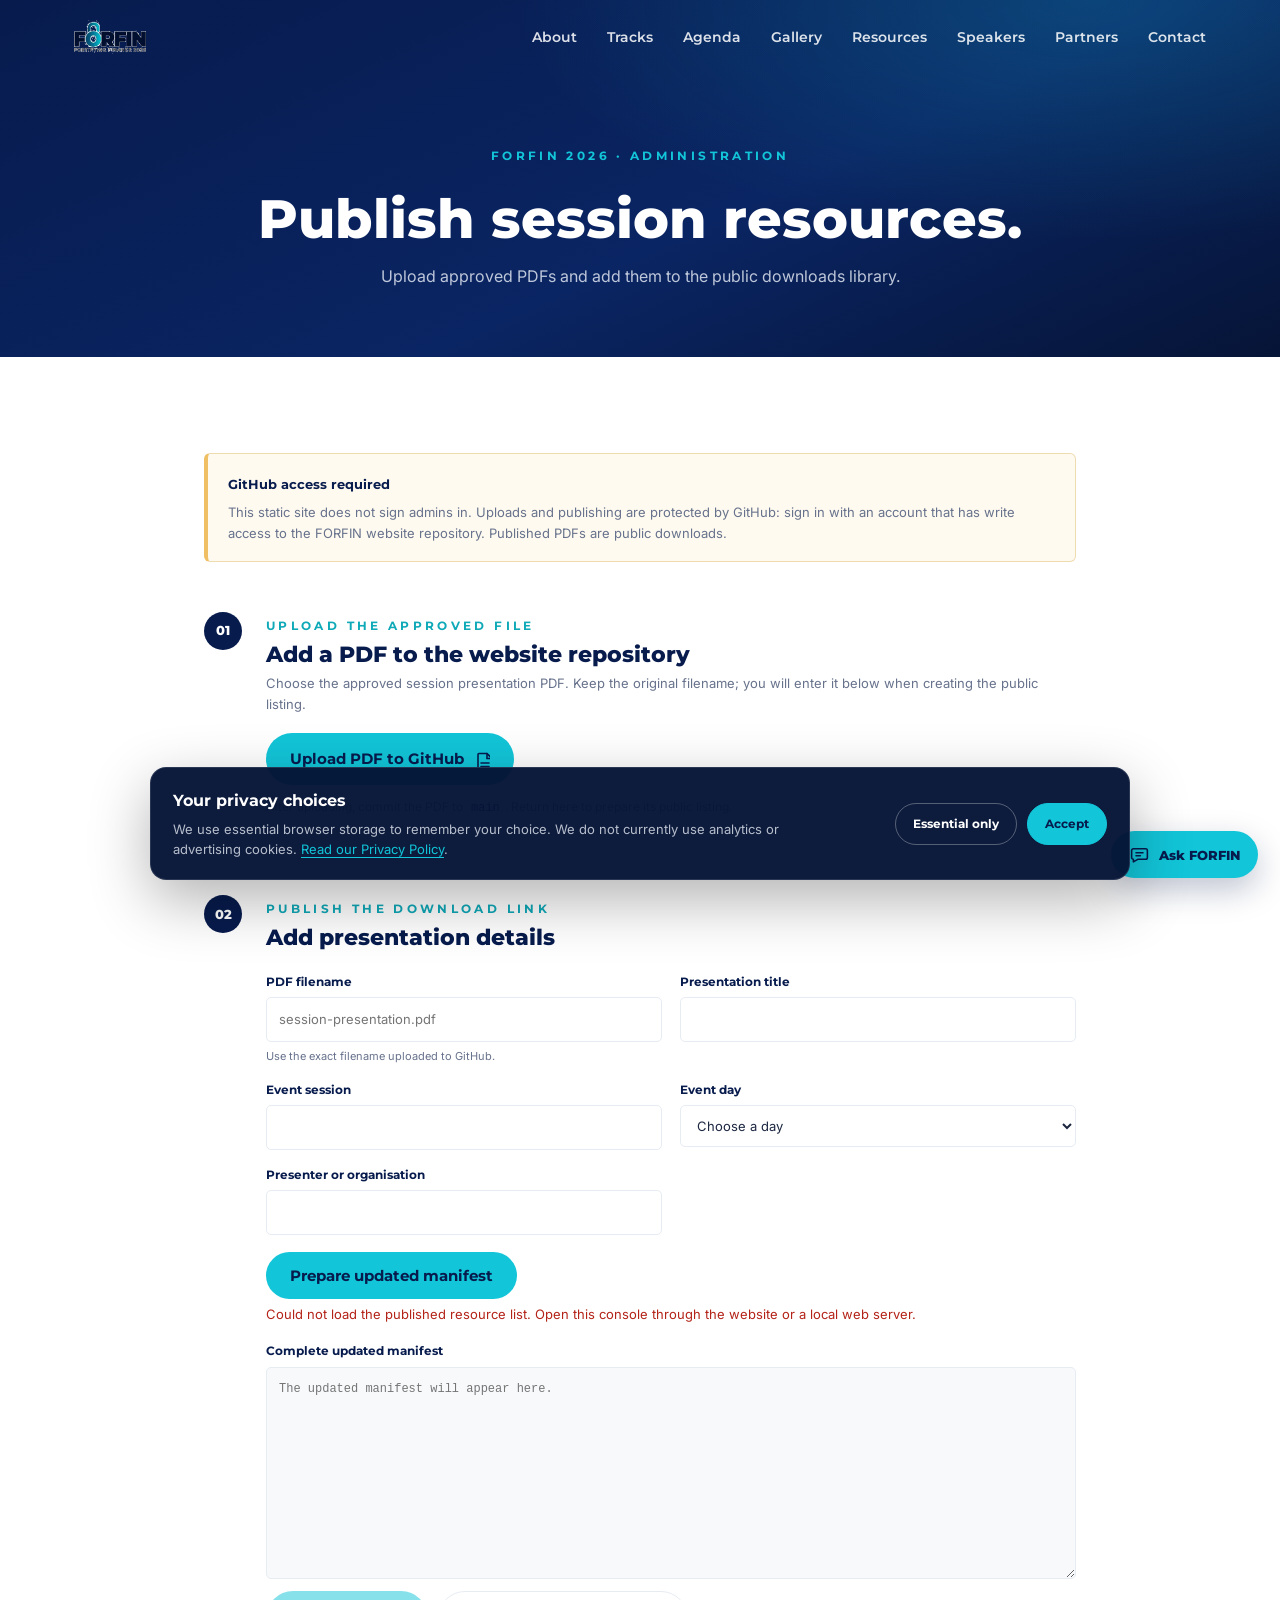
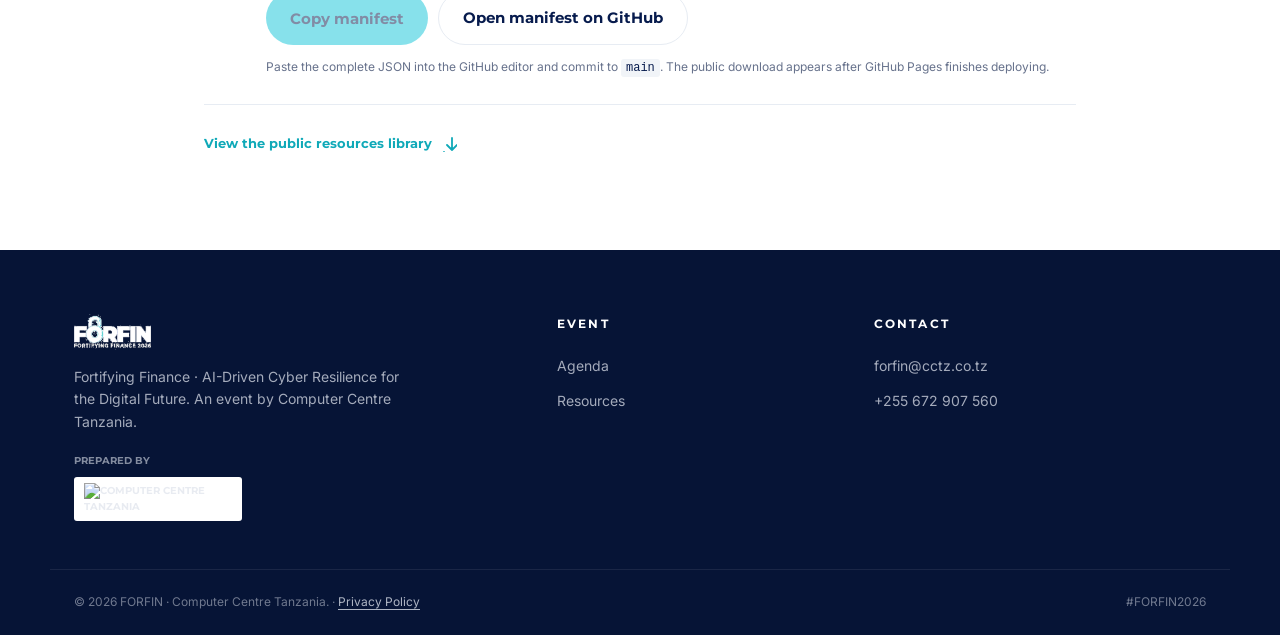
==== admin.html @ f2b31777 "Add admin session resources publishing console" ====
<!doctype html>
<html lang="en">
<head>
<meta charset="utf-8">
<meta name="viewport" content="width=device-width, initial-scale=1">
<title>Resource Admin Console — FORFIN 2026</title>
<meta name="description" content="Admin publishing console for FORFIN 2026 session resources.">
<link rel="icon" type="image/png" sizes="256x256" href="assets/favicon.png">
<link rel="preconnect" href="https://fonts.googleapis.com">
<link rel="preconnect" href="https://fonts.gstatic.com" crossorigin>
<link href="https://fonts.googleapis.com/css2?family=Montserrat:wght@500;600;700;800;900&family=Inter:wght@400;500;600;700&display=swap" rel="stylesheet">
<link rel="stylesheet" href="css/styles.css">
</head>
<body>
<svg width="0" height="0" style="position:absolute" aria-hidden="true"><defs>
  <g id="i-file"><path d="M6 3.5h8l4 4V20a1 1 0 0 1-1 1H6a1 1 0 0 1-1-1V4.5a1 1 0 0 1 1-1Z" fill="none" stroke="currentColor" stroke-width="1.6" stroke-linejoin="round"/><path d="M14 3.5v5h5M8 13h8M8 16.5h8" fill="none" stroke="currentColor" stroke-width="1.6" stroke-linecap="round"/></g>
  <g id="i-download"><path d="M12 3v12m-5-5 5 5 5-5M4 17v3h16v-3" fill="none" stroke="currentColor" stroke-width="1.8" stroke-linecap="round" stroke-linejoin="round"/></g>
</defs></svg>

<header class="nav is-scrolled" id="nav">
  <div class="nav__inner container">
    <a href="index.html" class="nav__brand"><img src="assets/forfin-logo.png" alt="FORFIN 2026"></a>
    <nav class="nav__links" id="navLinks">
      <a href="index.html#about">About</a>
      <a href="index.html#tracks">Tracks</a>
      <a href="agenda.html">Agenda</a>
      <a href="gallery.html">Gallery</a>
      <a href="resources.html">Resources</a>
      <a href="index.html#speakers">Speakers</a>
      <a href="index.html#partners">Partners</a>
      <a href="contact.html">Contact</a>
    </nav>
    <button class="nav__burger" id="burger" aria-label="Menu" aria-expanded="false" aria-controls="navLinks"><span></span><span></span><span></span></button>
  </div>
</header>

<section class="contact-hero admin-hero">
  <div class="container">
    <span class="eyebrow on-dark">FORFIN 2026 · administration</span>
    <h1>Publish session resources.</h1>
    <p>Upload approved PDFs and add them to the public downloads library.</p>
  </div>
</section>

<main class="section admin-section">
  <div class="container admin-layout">
    <aside class="admin-access-note">
      <strong>GitHub access required</strong>
      <p>This static site does not sign admins in. Uploads and publishing are protected by GitHub: sign in with an account that has write access to the FORFIN website repository. Published PDFs are public downloads.</p>
    </aside>

    <section class="admin-step" aria-labelledby="adminUploadTitle">
      <div class="admin-step__number">01</div>
      <div class="admin-step__body">
        <span class="eyebrow">Upload the approved file</span>
        <h2 id="adminUploadTitle">Add a PDF to the website repository</h2>
        <p>Choose the approved session presentation PDF. Keep the original filename; you will enter it below when creating the public listing.</p>
        <a class="btn btn--primary admin-action" href="https://github.com/computercentretz/FORFIN_WEBSITE/upload/main/assets/resources" target="_blank" rel="noopener">Upload PDF to GitHub <svg class="ico"><use href="#i-file"/></svg></a>
        <p class="admin-step__note">After uploading, commit the PDF to <code>main</code>. Return here to prepare its public listing.</p>
      </div>
    </section>

    <section class="admin-step" aria-labelledby="adminManifestTitle">
      <div class="admin-step__number">02</div>
      <div class="admin-step__body">
        <span class="eyebrow">Publish the download link</span>
        <h2 id="adminManifestTitle">Add presentation details</h2>
        <form id="resourceAdminForm" class="admin-form">
          <div class="admin-field"><label for="adminFilename">PDF filename</label><input id="adminFilename" name="filename" type="text" placeholder="session-presentation.pdf" required><small>Use the exact filename uploaded to GitHub.</small></div>
          <div class="admin-field"><label for="adminTitle">Presentation title</label><input id="adminTitle" name="title" type="text" maxlength="160" required></div>
          <div class="admin-field"><label for="adminSession">Event session</label><input id="adminSession" name="session" type="text" maxlength="200" required></div>
          <div class="admin-field"><label for="adminDay">Event day</label><select id="adminDay" name="day" required><option value="">Choose a day</option><option>Day 1 · Thursday, 1 October 2026</option><option>Day 2 · Friday, 2 October 2026</option></select></div>
          <div class="admin-field"><label for="adminPresenter">Presenter or organisation</label><input id="adminPresenter" name="presenter" type="text" maxlength="120"></div>
          <button class="btn btn--primary admin-action" type="submit">Prepare updated manifest</button>
        </form>
        <p class="admin-status" id="adminStatus" role="status" aria-live="polite">Loading the current public resource list…</p>
        <label class="admin-output-label" for="manifestOutput">Complete updated manifest</label>
        <textarea id="manifestOutput" class="admin-output" rows="10" readonly spellcheck="false" placeholder="The updated manifest will appear here."></textarea>
        <div class="admin-output-actions">
          <button class="btn btn--primary admin-action" id="copyManifest" type="button" disabled>Copy manifest</button>
          <a class="btn btn--ghost admin-edit-link" href="https://github.com/computercentretz/FORFIN_WEBSITE/edit/main/assets/resources/manifest.json" target="_blank" rel="noopener">Open manifest on GitHub</a>
        </div>
        <p class="admin-step__note">Paste the complete JSON into the GitHub editor and commit to <code>main</code>. The public download appears after GitHub Pages finishes deploying.</p>
      </div>
    </section>

    <a class="admin-public-link" href="resources.html">View the public resources library <svg class="ico"><use href="#i-download"/></svg></a>
  </div>
</main>

<footer class="footer">
  <div class="container footer__inner">
    <div class="footer__brand"><img src="assets/forfin-logo-white.png" alt="FORFIN 2026"><p>Fortifying Finance · AI-Driven Cyber Resilience for the Digital Future. An event by Computer Centre Tanzania.</p><a class="footer__organizer" href="https://cctz.com/" target="_blank" rel="noopener"><span>Prepared by</span><img src="https://cctz.com/wp-content/uploads/2025/01/CC-Logo-Website.png" alt="Computer Centre Tanzania"></a></div>
    <div class="footer__col"><h5>Event</h5><a href="agenda.html">Agenda</a><a href="resources.html">Resources</a></div>
    <div class="footer__col"><h5>Contact</h5><a href="mailto:forfin@cctz.co.tz">forfin@cctz.co.tz</a><a href="tel:+255672907560">+255 672 907 560</a></div>
  </div>
  <div class="footer__bar container"><span>© 2026 FORFIN · Computer Centre Tanzania. · <a href="privacy.html">Privacy Policy</a></span><span>#FORFIN2026</span></div>
</footer>
<script src="js/main.js"></script>
</body>
</html>
---- css/styles.css ----
/* ===================================================================
   FORFIN 2026 — styles.css
   Brand: navy #071B4D · cyan #12C5D8 · Montserrat / Inter
=================================================================== */
/* ---------- per-image spiral loader ---------- */
.image-load-target{position:relative}
.image-load-target.is-image-loading img{opacity:0}
.image-load-target img{transition:opacity .3s ease}
.image-loader{position:absolute;z-index:4;left:50%;top:50%;width:34px;height:34px;margin:-17px 0 0 -17px;border-radius:50%;border:3px solid rgba(18,197,216,.2);border-top-color:#12c5d8;border-right-color:transparent;border-bottom-color:transparent;animation:imageSpiral .7s linear infinite}
.image-loader::after{content:"";position:absolute;inset:5px;border-radius:50%;border:2px solid transparent;border-bottom-color:#0fa9b8;animation:imageSpiral .5s linear infinite reverse}
.image-loader.is-done{opacity:0;transition:opacity .2s ease}
@keyframes imageSpiral{to{transform:rotate(360deg)}}
@media (prefers-reduced-motion:reduce){.image-loader,.image-loader::after{animation-duration:1.8s}}

:root{
  --navy:#071B4D; --navy-2:#0A2563; --navy-deep:#061436;
  --cyan:#12C5D8; --cyan-2:#1CCAD8; --cyan-deep:#0FA9B8;
  --white:#fff; --gray:#F5F7FA; --silver:#D9DEE8;
  --ink:#1C2740; --muted:#67728C; --line:#E7ECF3;
  --amber:#F0BE63;
  --maxw:1180px; --pad:24px;
  --shadow:0 18px 50px rgba(7,27,77,.10);
  --shadow-sm:0 6px 22px rgba(7,27,77,.08);
  --r:18px;
  --ease:cubic-bezier(.2,.7,.2,1);
}
*{margin:0;padding:0;box-sizing:border-box}
html{scroll-behavior:smooth;scroll-padding-top:84px}
body{font-family:"Inter",-apple-system,Segoe UI,Roboto,sans-serif;color:var(--ink);background:var(--white);-webkit-font-smoothing:antialiased;line-height:1.6;overflow-x:hidden}
.sr-only{position:absolute!important;width:1px!important;height:1px!important;padding:0!important;margin:-1px!important;overflow:hidden!important;clip:rect(0,0,0,0)!important;white-space:nowrap!important;border:0!important}
img{max-width:100%;display:block}
a{color:inherit;text-decoration:none}
.ico{width:1em;height:1em;fill:none;stroke:currentColor;display:inline-block;vertical-align:-.12em}
h1,h2,h3,h4,h5,.eyebrow,.btn,.nav__links a,.stat__n,.cd__n{font-family:"Montserrat",sans-serif}
.container{max-width:var(--maxw);margin:0 auto;padding:0 var(--pad)}
.grad{background:linear-gradient(90deg,var(--cyan),#7DE9F1);-webkit-background-clip:text;background-clip:text;color:transparent}

.eyebrow{display:inline-block;font-size:12px;font-weight:700;letter-spacing:.28em;text-transform:uppercase;color:var(--cyan-deep);margin-bottom:16px}
.eyebrow.on-dark{color:var(--cyan)}
.h2{font-size:clamp(26px,3.6vw,40px);font-weight:800;line-height:1.1;letter-spacing:-.01em;color:var(--navy)}
.section{padding:96px 0}
.section--gray{background:var(--gray)}
.section__head{max-width:720px;margin:0 auto 48px;text-align:center}
.section__sub{margin-top:14px;color:var(--muted);font-size:16px}

/* ---------- buttons ---------- */
.btn{display:inline-flex;align-items:center;gap:9px;font-weight:700;font-size:15px;padding:14px 24px;border-radius:40px;border:1px solid transparent;cursor:pointer;transition:.25s var(--ease)}
.btn .ico{width:17px;height:17px;stroke-width:2.2}
.btn--primary{background:var(--cyan);color:var(--navy)}
.btn--primary:hover{background:#3ad6e3;transform:translateY(-2px);box-shadow:0 12px 26px rgba(18,197,216,.34)}
.btn--ghost{background:transparent;color:#fff;border-color:rgba(255,255,255,.32)}
.btn--ghost:hover{border-color:var(--cyan);color:var(--cyan)}
.btn--sm{padding:11px 18px;font-size:14px}
.link-arrow{display:inline-flex;align-items:center;gap:8px;font-weight:700;color:var(--cyan-deep);font-family:"Montserrat";font-size:14px;margin-top:8px}
.link-arrow .ico{width:16px;height:16px;stroke-width:2.2;transition:.25s var(--ease)}
.link-arrow:hover .ico{transform:translateX(4px)}

/* ---------- nav ---------- */
.nav{position:fixed;top:0;left:0;right:0;z-index:50;transition:.3s var(--ease)}
.nav__inner{display:flex;align-items:center;justify-content:space-between;height:74px}
.nav__brand img{height:34px}
.nav__links{display:flex;align-items:center;gap:30px}
.nav__links a{font-size:14px;font-weight:600;color:rgba(255,255,255,.86);transition:.2s}
.nav__links a:hover{color:#fff}
.nav__cta{background:var(--cyan);color:var(--navy)!important;padding:10px 18px;border-radius:30px;display:inline-flex;align-items:center;gap:7px}
.nav__cta .ico{width:15px;height:15px;stroke-width:2.3}
.nav__cta:hover{background:#3ad6e3;transform:translateY(-1px)}
.nav.is-scrolled{background:rgba(255,255,255,.92);backdrop-filter:blur(14px);box-shadow:0 6px 24px rgba(7,27,77,.08)}
.nav.is-scrolled .nav__brand img{content:url(../assets/forfin-logo.png)}
.nav.is-scrolled .nav__links a{color:var(--ink)}
.nav.is-scrolled .nav__links a:hover{color:var(--navy)}
.nav__burger{display:none;flex-direction:column;gap:5px;background:none;border:0;cursor:pointer;padding:6px}
.nav__burger span{width:24px;height:2px;background:#fff;border-radius:2px;transition:.3s}
.nav.is-scrolled .nav__burger span{background:var(--navy)}

/* ---------- hero ---------- */
.hero{position:relative;min-height:100vh;display:flex;align-items:center;overflow:hidden;background:radial-gradient(120% 90% at 80% 0%,rgba(18,197,216,.18),transparent 55%),linear-gradient(160deg,#071B4D,#0A2563 46%,#061436);color:#fff}
.hero__canvas{position:absolute;inset:0;width:100%;height:100%;opacity:.7}
.hero__glow{position:absolute;inset:0;background:radial-gradient(60% 50% at 50% 110%,rgba(18,197,216,.16),transparent 60%);pointer-events:none}
.hero__inner{position:relative;z-index:2;padding-top:120px;padding-bottom:60px}
.hero__badge{display:inline-flex;align-items:center;gap:9px;font-size:12px;font-weight:600;letter-spacing:.1em;text-transform:uppercase;color:rgba(217,222,232,.85);border:1px solid rgba(255,255,255,.16);background:rgba(255,255,255,.04);padding:8px 16px;border-radius:40px}
.hero__badge .dot{width:7px;height:7px;border-radius:50%;background:var(--cyan);box-shadow:0 0 0 4px rgba(18,197,216,.22)}
.hero__title{font-size:clamp(38px,6.4vw,76px);font-weight:800;line-height:1.02;letter-spacing:-.015em;margin:26px 0 0}
.hero__sub{margin-top:22px;max-width:620px;font-size:clamp(15px,1.6vw,18px);color:rgba(231,236,245,.82)}
.hero__sub em{color:var(--cyan);font-style:normal;font-weight:600}
.hero__meta{display:flex;flex-wrap:wrap;gap:14px;margin-top:26px}
.chip{display:inline-flex;align-items:center;gap:9px;font-size:14px;font-weight:600;border:1px solid rgba(255,255,255,.16);background:rgba(255,255,255,.05);padding:10px 16px;border-radius:40px}
.chip .ico{width:17px;height:17px;color:var(--cyan)}
.event-date{white-space:nowrap}
.event-date sup{font-size:.6em;line-height:0;vertical-align:super;margin-left:.04em}
.chip .tnt{font-size:9px;font-weight:700;letter-spacing:.12em;text-transform:uppercase;color:var(--amber);border:1px solid rgba(240,190,99,.5);background:rgba(240,190,99,.14);padding:2px 7px;border-radius:20px}
.hero__actions{display:flex;flex-wrap:wrap;gap:14px;margin-top:32px}
.countdown{display:inline-flex;gap:10px;margin-top:46px}
.cd{min-width:78px;text-align:center;background:rgba(255,255,255,.05);border:1px solid rgba(255,255,255,.12);border-radius:14px;padding:14px 10px;backdrop-filter:blur(6px)}
.cd__n{display:block;font-size:30px;font-weight:800;line-height:1;color:#fff;font-variant-numeric:tabular-nums}
.cd__l{display:block;font-size:10px;letter-spacing:.18em;text-transform:uppercase;color:rgba(217,222,232,.6);margin-top:8px}
.hero__scroll{position:absolute;bottom:10px;left:50%;transform:translateX(-50%);z-index:2;width:24px;height:38px;border:2px solid rgba(255,255,255,.4);border-radius:14px}
.hero__scroll span{position:absolute;top:7px;left:50%;transform:translateX(-50%);width:4px;height:7px;border-radius:3px;background:var(--cyan);animation:scrolldot 1.6s infinite}
@keyframes scrolldot{0%{opacity:0;top:7px}40%{opacity:1}80%{opacity:0;top:18px}100%{opacity:0}}

/* ---------- partner strip ---------- */
.strip{background:var(--navy-deep);border-top:1px solid rgba(255,255,255,.06);padding:26px 0}
.strip__inner{display:flex;align-items:center;gap:34px;flex-wrap:wrap;justify-content:center}
.strip__label{font-family:"Montserrat";font-size:11px;font-weight:700;letter-spacing:.26em;text-transform:uppercase;color:rgba(217,222,232,.5)}
.strip__logos{display:grid;grid-template-columns:repeat(7,150px);gap:16px;justify-content:center}
.strip__logo{width:150px;height:88px;display:flex;align-items:center;justify-content:center;padding:16px;overflow:hidden;border:1px solid rgba(255,255,255,.22);border-radius:10px;background:#fff;transition:.25s var(--ease)}
.strip__logo:hover{transform:translateY(-2px);box-shadow:0 8px 20px rgba(0,0,0,.18)}
.strip__logo img{display:block;width:88%;height:50px;object-fit:contain;transform:scale(var(--logo-scale,1));transform-origin:center}
.strip__logo--strategic{width:150px;height:88px;padding:16px;background:#fff;border-color:rgba(255,255,255,.22)}
.strip__logo--strategic img{object-fit:contain}
.strip__wordmark{font-family:"Montserrat",sans-serif;font-size:20px;font-weight:800;line-height:1;white-space:nowrap}
.strip__wordmark--imperva{color:#ec632c;text-transform:lowercase}

/* ---------- about ---------- */
.about{display:grid;grid-template-columns:1.1fr .9fr;gap:56px;align-items:center}
.about__copy p{color:#41506e;margin-top:14px;font-size:16px}
.about__copy p strong{color:var(--navy)}
.about__stats{display:grid;grid-template-columns:1fr 1fr;gap:16px}
.stat{background:#fff;border:1px solid var(--line);border-radius:var(--r);padding:26px 22px;box-shadow:var(--shadow-sm)}
.stat__n{font-size:46px;font-weight:800;color:var(--navy);line-height:1}
.stat__l{display:block;margin-top:10px;font-size:13px;color:var(--muted);font-weight:500}

/* ---------- theme (dark) ---------- */
.theme{background:radial-gradient(120% 120% at 100% 0,rgba(18,197,216,.16),transparent 55%),linear-gradient(155deg,#0A2563,#061436);color:#fff;text-align:center}
.theme__inner{max-width:900px;margin:0 auto}
.theme__title{font-family:"Montserrat";font-size:clamp(28px,4.4vw,48px);font-weight:800;line-height:1.08;margin-bottom:18px}
.theme__lead{max-width:680px;margin:0 auto;color:rgba(231,236,245,.82);font-size:17px}
.theme__loop{display:grid;grid-template-columns:repeat(4,1fr);gap:18px;margin-top:48px;text-align:left}
.loopstep{position:relative;background:rgba(255,255,255,.04);border:1px solid rgba(255,255,255,.1);border-radius:16px;padding:22px}
.loopstep__n{font-family:"Montserrat";font-weight:800;font-size:13px;letter-spacing:.1em;color:var(--cyan)}
.loopstep h4{font-size:17px;margin:8px 0 7px}
.loopstep p{font-size:13px;color:rgba(217,222,232,.7);line-height:1.5}
.loopstep:not(:last-child)::after{content:"";position:absolute;right:-12px;top:50%;width:14px;height:2px;background:var(--cyan);z-index:2}

/* ---------- cards / tracks ---------- */
.grid-3{display:grid;grid-template-columns:repeat(3,1fr);gap:20px}
.grid-4{display:grid;grid-template-columns:repeat(4,1fr);gap:20px}
.card{background:#fff;border:1px solid var(--line);border-radius:var(--r);padding:28px;transition:.3s var(--ease)}
.card__ic{display:inline-flex;align-items:center;justify-content:center;width:54px;height:54px;border-radius:14px;background:var(--navy);color:var(--cyan);margin-bottom:18px}
.card__ic svg{width:28px;height:28px;fill:none;stroke:currentColor;stroke-width:1.6}
.card h3{font-size:18px;color:var(--navy);margin-bottom:8px}
.card p{font-size:14px;color:var(--muted);line-height:1.55}
.card:hover{transform:translateY(-6px);box-shadow:var(--shadow);border-color:transparent}
.card--accent{background:linear-gradient(155deg,#0A2563,#061436);border-color:transparent;color:#fff}
.card--accent h3{color:#fff}
.card--accent p{color:rgba(217,222,232,.75)}
.card--accent .card__ic{background:rgba(18,197,216,.16)}

/* ---------- formats ---------- */
.fmt{background:#fff;border:1px solid var(--line);border-radius:var(--r);padding:26px;transition:.3s var(--ease)}
.fmt__ic{display:inline-flex;width:48px;height:48px;align-items:center;justify-content:center;border-radius:12px;background:rgba(18,197,216,.12);color:var(--cyan-deep);margin-bottom:16px}
.fmt__ic svg{width:26px;height:26px;fill:none;stroke:currentColor;stroke-width:1.6}
.fmt h3{font-size:17px;color:var(--navy);margin-bottom:7px}
.fmt p{font-size:14px;color:var(--muted)}
.fmt:hover{transform:translateY(-5px);box-shadow:var(--shadow-sm)}

/* ---------- agenda ---------- */
.agenda{max-width:880px;margin:0 auto;background:#fff;border:1px solid var(--line);border-radius:22px;overflow:hidden;box-shadow:var(--shadow-sm)}
.agenda__tabs{display:flex;gap:0;background:var(--gray);border-bottom:1px solid var(--line)}
.tab{flex:1;padding:18px;background:none;border:0;cursor:pointer;font-family:"Montserrat";font-weight:700;font-size:15px;color:var(--muted);transition:.2s;border-bottom:2px solid transparent}
.tab.is-active{color:var(--navy);background:#fff;border-bottom-color:var(--cyan)}
.agenda__panel{padding:10px 26px}
.ag-row{display:flex;gap:20px;align-items:center;padding:16px 0;border-bottom:1px solid var(--line)}
.ag-row:last-child{border-bottom:0}
.ag-time{font-family:"Montserrat";font-weight:800;font-size:15px;color:var(--cyan-deep);min-width:52px}
.ag-body{display:flex;align-items:center;justify-content:space-between;gap:14px;flex:1;flex-wrap:wrap;min-width:0}
.ag-body h4{font-size:15px;color:var(--navy);font-weight:700;flex:1 1 220px;min-width:0}
.ag-tag{display:inline-block;max-width:100%;font-family:"Montserrat";font-size:10px;font-weight:700;letter-spacing:.06em;text-transform:uppercase;color:var(--muted);background:var(--gray);border:1px solid var(--line);padding:5px 10px;border-radius:20px;white-space:normal;line-height:1.45;overflow-wrap:anywhere;flex:1 1 260px}
.ag-type{flex:0 1 150px;color:var(--cyan-deep);font-size:12px;font-weight:600;line-height:1.4}
.ag-row--star{background:linear-gradient(120deg,rgba(7,27,77,.04),transparent)}
.ag-row--star h4{color:var(--navy)}
.agenda__foot{display:flex;align-items:center;gap:18px;padding:20px 26px;background:var(--gray);border-top:1px solid var(--line);flex-wrap:wrap}
.agenda__note{font-size:12px;color:var(--muted)}

/* ---------- speakers ---------- */
.speakers{display:grid;grid-template-columns:repeat(3,minmax(0,1fr));gap:20px;margin-top:8px}
.speakers .spk{min-width:0}
.spk{background:#fff;border:1px solid var(--line);border-radius:var(--r);padding:22px 18px;text-align:center}
.spk__ph{width:88px;height:88px;border-radius:50%;margin:0 auto 16px;display:flex;align-items:center;justify-content:center;background:linear-gradient(155deg,#0A2563,#061436);color:var(--cyan)}
.spk__ph svg{width:38px;height:38px;fill:none;stroke:currentColor;stroke-width:1.4;opacity:.8}
.spk__ph--text{width:132px;height:132px;background:#eef1f3;border:1px solid rgba(7,27,77,.08);box-shadow:0 10px 24px rgba(7,27,77,.08);color:var(--navy);font-size:18px;font-weight:700;line-height:1.12;text-align:center;padding:18px}
.spk__ph--text span{display:block}
.spk__photo{display:block;width:132px;height:132px;border-radius:50%;margin:0 auto 18px;object-fit:cover;object-position:center 24%;border:4px solid #fff;box-shadow:0 0 0 1px var(--line),0 10px 24px rgba(7,27,77,.14)}
.spk h4{font-size:15px;color:var(--navy)}
.spk span{font-size:12px;color:var(--muted)}
@media (max-width:980px){.speakers{grid-template-columns:repeat(2,minmax(0,1fr))}}
@media (max-width:430px){.speakers{grid-template-columns:1fr}}

/* ---------- partners ---------- */
.partner-grid{display:grid;grid-template-columns:repeat(3,1fr);gap:18px}
.plogo{background:#fff;border:1px solid var(--line);border-radius:16px;height:130px;display:flex;align-items:center;justify-content:center;padding:28px;overflow:hidden;transition:.25s var(--ease)}
.plogo img{display:block;width:88%;height:56px;object-fit:contain;transform:scale(var(--logo-scale,1));transform-origin:center}
.plogo:hover{box-shadow:var(--shadow-sm);transform:translateY(-4px)}
.wm{display:flex;width:88%;height:56px;align-items:center;justify-content:center;white-space:nowrap;font-family:"Montserrat",sans-serif;font-size:30px;font-weight:800;letter-spacing:-.04em;line-height:1}
.wm--imperva{color:#ec632c;text-transform:lowercase;font-size:25px;font-weight:700}
.strip__logo img[src*="trinexia"],.plogo img[src*="trinexia"]{--logo-scale:1.05}
.strip__logo img[src*="thales"],.plogo img[src*="thales"]{--logo-scale:.62}
.strip__logo img[src*="idira"],.plogo img[src*="idira"]{--logo-scale:.9}
.strip__logo img[src*="solarwinds"],.plogo img[src*="solarwinds"]{--logo-scale:1.3}
.strip__logo img[src*="hpe"],.plogo img[src*="hpe"]{--logo-scale:.62}
.strip__logo img[src*="fortinet"],.plogo img[src*="fortinet"]{--logo-scale:1.05}
.strip__logo img[src*="kaspersky"]{--logo-scale:1.08}
.plogo img[src*="kaspersky"]{--logo-scale:.72}
.strip__logo img[src*="nutanix"],.plogo img[src*="nutanix"]{--logo-scale:.66}
.strip__logo img[src*="defenix"],.plogo img[src*="defenix"]{--logo-scale:.82}
.strip__logo img[src*="evad"],.plogo img[src*="evad"]{--logo-scale:.82}
.strip__logo img[src*="datapatrol"],.plogo img[src*="datapatrol"]{--logo-scale:1.55}
.strip__logo img[src*="censys"],.plogo img[src*="censys"]{--logo-scale:1.35}
.plogo--cta{flex-direction:column;gap:8px;background:var(--navy);color:#fff;font-family:"Montserrat";font-weight:700;font-size:15px;border-color:transparent}
.plogo--cta .ico{width:18px;height:18px;stroke-width:2.2;color:var(--cyan)}
.plogo--cta:hover{background:var(--navy-2)}

/* ---------- venue ---------- */
.venue{display:grid;grid-template-columns:1fr 1fr;gap:46px;align-items:center}
.venue__copy p{color:#41506e;margin-top:14px}
.venue__meta{margin-top:22px;display:flex;flex-direction:column;gap:12px}
.venue__meta div{display:flex;align-items:center;gap:10px;font-weight:600;color:var(--navy);font-size:14px}
.venue__meta .ico{width:18px;height:18px;color:var(--cyan-deep)}
.venue__map{border-radius:20px;overflow:hidden;box-shadow:var(--shadow);border:1px solid var(--line)}
.venue__map iframe{width:100%;height:360px;border:0;display:block;filter:saturate(1.05)}

/* ---------- CTA ---------- */
.cta{position:relative;overflow:hidden;background:linear-gradient(160deg,#061436,#0A2563 60%,#071B4D);color:#fff;padding:90px 0}
.cta__glow{position:absolute;inset:0;background:radial-gradient(50% 60% at 20% 0%,rgba(18,197,216,.18),transparent 55%)}
.cta__inner{position:relative;z-index:2;text-align:center;max-width:760px;margin:0 auto}
.cta__title{font-family:"Montserrat";font-size:clamp(28px,4.2vw,44px);font-weight:800;line-height:1.1}
.cta__sub{margin-top:16px;color:rgba(231,236,245,.82);font-size:16px}
.cta__inner .btn{margin-top:24px}
.cta__form{display:flex;gap:12px;flex-wrap:wrap;justify-content:center;margin-top:32px}
.cta__form input{flex:1;min-width:200px;max-width:240px;padding:14px 18px;border-radius:12px;border:1px solid rgba(255,255,255,.16);background:rgba(255,255,255,.06);color:#fff;font-size:15px;font-family:"Inter"}
.cta__form input::placeholder{color:rgba(217,222,232,.55)}
.cta__form input:focus{outline:none;border-color:var(--cyan);background:rgba(255,255,255,.1)}
.cta__or{margin-top:18px;font-size:14px;color:rgba(217,222,232,.7)}
.cta__or a{color:var(--cyan);font-weight:600}

/* ---------- footer ---------- */
.footer{background:var(--navy-deep);color:rgba(217,222,232,.75);padding:64px 0 0}
.footer__inner{display:grid;grid-template-columns:1.6fr 1fr 1.2fr;gap:40px}
.footer__brand img{height:36px;margin-bottom:16px}
.footer__brand p{font-size:14px;max-width:340px;line-height:1.6}
.footer__organizer{display:inline-flex;flex-direction:column;align-items:flex-start;gap:8px;margin-top:20px;color:rgba(217,222,232,.6);font-family:"Montserrat";font-size:10px;font-weight:700;text-transform:uppercase;text-decoration:none}
.footer__brand .footer__organizer img{display:block;width:168px;height:auto;margin:0;padding:6px 10px;background:#fff;border-radius:3px}
.footer__social{display:flex;gap:18px;margin-top:18px}
.footer__social a{font-size:13px;font-weight:600;color:rgba(217,222,232,.8)}
.footer__social a:hover{color:var(--cyan)}
.footer__col h5{font-family:"Montserrat";font-size:12px;letter-spacing:.18em;text-transform:uppercase;color:#fff;margin-bottom:16px}
.footer__col a{display:flex;align-items:center;gap:9px;font-size:14px;padding:6px 0;color:rgba(217,222,232,.75)}
.footer__col a .ico{width:16px;height:16px;color:var(--cyan)}
.footer__col a:hover{color:#fff}
.footer__bar{display:flex;justify-content:space-between;gap:14px;flex-wrap:wrap;margin-top:48px;padding-top:22px;padding-bottom:26px;border-top:1px solid rgba(255,255,255,.08);font-size:12px;color:rgba(217,222,232,.5)}
.footer__bar a{color:rgba(217,222,232,.8);text-decoration:underline;text-underline-offset:3px}
.footer__bar a:hover{color:var(--cyan)}

/* ---------- privacy ---------- */
.privacy-hero{padding:150px 0 70px;background:radial-gradient(90% 120% at 85% 0,rgba(18,197,216,.2),transparent 55%),linear-gradient(160deg,var(--navy),var(--navy-deep));color:#fff}
.privacy-hero h1{font-size:clamp(36px,5vw,58px);line-height:1.08;margin-bottom:14px}
.privacy-hero p{max-width:680px;color:rgba(231,236,245,.8)}
.privacy-content{max-width:820px}.privacy-content h2{font-size:22px;color:var(--navy);margin:34px 0 10px}.privacy-content h2:first-child{margin-top:0}
.privacy-content p,.privacy-content li{color:#48556f}.privacy-content p+p{margin-top:10px}.privacy-content ul{padding-left:22px;margin:10px 0}
.privacy-content a{color:var(--cyan-deep);font-weight:600;text-decoration:underline;text-underline-offset:3px}
.privacy-updated{display:inline-block;margin-top:30px;padding-top:20px;border-top:1px solid var(--line);font-size:14px;color:var(--muted)}
.consent-banner{position:fixed;z-index:200;left:20px;right:20px;bottom:20px;animation:consentIn .42s var(--ease) both}.consent-banner.is-closing{animation:consentOut .25s ease both}
.consent-banner__inner{max-width:980px;margin:auto;display:flex;align-items:center;justify-content:space-between;gap:28px;padding:20px 22px;border:1px solid rgba(255,255,255,.12);border-radius:16px;background:rgba(6,20,54,.97);box-shadow:0 20px 60px rgba(0,0,0,.3);color:#fff;backdrop-filter:blur(14px)}
.consent-banner__copy{max-width:650px}.consent-banner__copy strong{font-family:"Montserrat";font-size:16px}.consent-banner__copy p{margin-top:5px;font-size:13px;line-height:1.55;color:rgba(231,236,245,.78)}.consent-banner__copy a{color:var(--cyan);text-decoration:underline;text-underline-offset:3px}
.consent-banner__actions{display:flex;gap:10px;flex-shrink:0}.consent-btn{min-height:42px;padding:10px 17px;border-radius:999px;font-family:"Montserrat";font-size:12px;font-weight:700;cursor:pointer;transition:.2s var(--ease)}
.consent-btn--primary{border:1px solid var(--cyan);background:var(--cyan);color:var(--navy)}.consent-btn--secondary{border:1px solid rgba(255,255,255,.3);background:transparent;color:#fff}.consent-btn:hover{transform:translateY(-1px)}
@keyframes consentIn{from{opacity:0;transform:translateY(24px)}to{opacity:1;transform:none}}@keyframes consentOut{to{opacity:0;transform:translateY(18px)}}

/* ---------- reveal animation ---------- */
.reveal{opacity:0;filter:blur(7px);transform:translate3d(var(--reveal-x,0),30px,0) scale(.985);transition:opacity .72s var(--ease) var(--reveal-delay,0ms),transform .82s var(--ease) var(--reveal-delay,0ms),filter .72s var(--ease) var(--reveal-delay,0ms);will-change:opacity,transform,filter}
.reveal.is-in{opacity:1;filter:none;transform:none}
.about__copy.reveal,.venue__copy.reveal{--reveal-x:-28px}
.about__stats.reveal,.venue__map.reveal{--reveal-x:28px}
.speakers .spk,.partner-grid .plogo,.moments .tile,.about__stats .stat,.theme__loop .loopstep{opacity:0;transform:translateY(18px) scale(.97);transition:opacity .55s var(--ease),transform .65s var(--ease)}
.speakers.is-in .spk,.partner-grid.is-in .plogo,.moments.is-in .tile,.about__stats.is-in .stat,.theme__inner.is-in .loopstep{opacity:1;transform:none}
.speakers.is-in .spk:nth-child(2),.partner-grid.is-in .plogo:nth-child(2),.moments.is-in .tile:nth-child(2),.about__stats.is-in .stat:nth-child(2),.theme__inner.is-in .loopstep:nth-child(2){transition-delay:70ms}
.speakers.is-in .spk:nth-child(3),.partner-grid.is-in .plogo:nth-child(3),.moments.is-in .tile:nth-child(3),.about__stats.is-in .stat:nth-child(3),.theme__inner.is-in .loopstep:nth-child(3){transition-delay:140ms}
.speakers.is-in .spk:nth-child(4),.partner-grid.is-in .plogo:nth-child(4),.moments.is-in .tile:nth-child(4),.about__stats.is-in .stat:nth-child(4),.theme__inner.is-in .loopstep:nth-child(4){transition-delay:210ms}
.speakers.is-in .spk:nth-child(5),.partner-grid.is-in .plogo:nth-child(5),.moments.is-in .tile:nth-child(5){transition-delay:280ms}
.speakers.is-in .spk:nth-child(6),.partner-grid.is-in .plogo:nth-child(6),.moments.is-in .tile:nth-child(6){transition-delay:350ms}
.partner-grid.is-in .plogo:nth-child(n+7){transition-delay:420ms}
@media (prefers-reduced-motion:reduce){.reveal,.speakers .spk,.partner-grid .plogo,.moments .tile,.about__stats .stat,.theme__loop .loopstep{opacity:1;filter:none;transform:none;transition:none}.hero__scroll span{animation:none}}

/* ---------- agenda page ---------- */
.ag-hero{background:radial-gradient(120% 90% at 80% 0%,rgba(18,197,216,.18),transparent 55%),linear-gradient(160deg,#071B4D,#0A2563 60%,#061436);color:#fff;padding:128px 0 56px;text-align:center}
.ag-hero h1{font-family:"Montserrat";font-size:clamp(30px,4.6vw,48px);font-weight:800;line-height:1.06}
.ag-hero__meta{display:flex;gap:24px;justify-content:center;flex-wrap:wrap;margin-top:20px;color:rgba(217,222,232,.82);font-size:14px;font-weight:600}
.ag-hero__meta span{display:inline-flex;align-items:center;gap:9px}
.ag-hero__meta .ico{width:17px;height:17px;color:var(--cyan)}
.ag-grid{display:grid;grid-template-columns:minmax(0,1fr);gap:42px;align-items:start;max-width:1180px;min-width:0}
.ag-day,.ag-grid .agenda{min-width:0}
.ag-day__head{display:flex;align-items:center;gap:16px;margin-bottom:18px;padding:0 2px}
.ag-day__n{font-family:"Montserrat";font-weight:800;font-size:34px;color:var(--cyan-deep);line-height:1}
.ag-day__head h2{font-family:"Montserrat";font-size:20px;color:var(--navy);font-weight:800}
.ag-day__head p{font-size:13px;color:var(--muted)}
.ag-table-wrap{max-width:none;margin:0;border-radius:12px;overflow:hidden;box-shadow:var(--shadow-sm)}
.ag-table{width:100%;border-collapse:collapse;table-layout:fixed;background:#fff}
.ag-col-activity{width:38%}
.ag-col-lead{width:30%}
.ag-col-type{width:19%}
.ag-col-time{width:13%}
.ag-table th{padding:12px 14px;background:#1d3e65;color:#fff;font-family:"Montserrat";font-size:12px;font-weight:700;text-align:left;vertical-align:middle}
.ag-table th:last-child{text-align:right}
.ag-table td{padding:13px 14px;border:1px solid #d7e1ec;color:#263954;font-size:13px;line-height:1.45;vertical-align:middle;overflow-wrap:anywhere}
.ag-table tbody tr:nth-child(even){background:#f8fafc}
.ag-table tbody tr:hover{background:#eff8fb}
.ag-table .ag-cell-activity{color:var(--navy);font-weight:700}
.ag-table .ag-cell-lead{color:#52627a}
.ag-table .ag-cell-type{color:#52627a}
.ag-table .ag-cell-time{color:var(--cyan-deep);font-family:"Montserrat";font-weight:800;font-size:12px;text-align:right;white-space:nowrap}
.ag-table .ag-cell-type[aria-label]{color:#8491a2;text-align:center}
.ag-table .ag-row--star{background:#f2f7fb}
@media (max-width:980px){.ag-grid{grid-template-columns:minmax(0,1fr);gap:34px}}
@media (max-width:600px){
  .ag-grid{padding-left:14px;padding-right:14px}
  .ag-day__head{align-items:flex-start}
  .ag-table-wrap{overflow:visible;border-radius:10px}
  .ag-table,.ag-table tbody{display:block;width:100%}
  .ag-table thead{position:absolute;width:1px;height:1px;padding:0;margin:-1px;overflow:hidden;clip:rect(0,0,0,0);white-space:nowrap;border:0}
  .ag-table tbody{padding:8px 12px}
  .ag-table tr{display:grid;grid-template-columns:minmax(0,1fr) auto;gap:7px 12px;padding:14px 2px;border-bottom:1px solid var(--line)}
  .ag-table tr:last-child{border-bottom:0}
  .ag-table td{display:block;padding:0;border:0;background:none;text-align:left;overflow-wrap:anywhere}
  .ag-table .ag-cell-activity{grid-column:1;grid-row:1;font-size:14px;line-height:1.4}
  .ag-table .ag-cell-time{grid-column:2;grid-row:1;align-self:start;text-align:right;font-size:11px}
  .ag-table .ag-cell-lead,.ag-table .ag-cell-type{grid-column:1/-1;font-size:12px;line-height:1.4}
  .ag-table .ag-cell-lead::before{content:"Lead / Participants: ";font-weight:700;color:var(--muted)}
  .ag-table .ag-cell-type::before{content:"Activity Type: ";font-weight:700;color:var(--muted)}
  .ag-table .ag-cell-type[aria-label]::before{content:""}
  .ag-table .ag-cell-type[aria-label]{text-align:left}
}

.ag-day.reveal{opacity:1;transform:none}

/* ---------- contact page ---------- */
.contact-hero{padding:142px 0 68px;text-align:center;color:#fff;background:radial-gradient(80% 120% at 85% 0,rgba(18,197,216,.2),transparent 56%),linear-gradient(155deg,#071B4D,#0A2563 58%,#061436)}
.contact-hero h1{font-family:"Montserrat";font-size:clamp(34px,5vw,54px);font-weight:800;line-height:1.05;margin-top:10px}
.contact-hero p{max-width:600px;margin:16px auto 0;color:rgba(231,236,245,.82);font-size:16px}
.contact-layout{display:grid;grid-template-columns:.8fr 1.2fr;gap:64px;align-items:start;max-width:980px}
.contact-copy>p{margin:16px 0 28px;color:var(--muted)}
.contact-direct{display:flex;align-items:center;gap:14px;padding:15px 0;color:var(--navy);font-family:"Montserrat";font-weight:700}
.contact-direct .ico{width:22px;height:22px;color:var(--cyan-deep)}
.contact-direct small{display:block;color:var(--muted);font-family:"Inter";font-size:11px;font-weight:600;text-transform:uppercase;letter-spacing:.1em}
.contact-form{display:grid;gap:18px;padding:30px;background:#fff;border:1px solid var(--line);border-radius:20px;box-shadow:var(--shadow)}
.contact-field{display:grid;gap:7px}
.contact-field>label,.contact-field legend{font-family:"Montserrat";font-size:13px;font-weight:700;color:var(--navy)}
.contact-field input,.contact-field select,.contact-field textarea{width:100%;padding:13px 14px;border:1px solid var(--line);border-radius:10px;background:#f9fbfd;color:var(--ink);font:inherit;transition:.2s}
.contact-field textarea{resize:vertical;min-height:130px}
.contact-field input:focus,.contact-field select:focus,.contact-field textarea:focus{outline:none;border-color:var(--cyan-deep);box-shadow:0 0 0 3px rgba(18,197,216,.12);background:#fff}
.contact-choices{border:0;padding:0}
.contact-choices legend{margin-bottom:8px}
.contact-choice-grid{display:flex;flex-wrap:wrap;gap:9px}
.contact-choice-grid label{cursor:pointer}
.contact-choice-grid input{position:absolute;width:1px;height:1px;opacity:0;pointer-events:none}
.contact-choice-grid span{display:block;padding:9px 13px;border:1px solid var(--line);border-radius:999px;background:#f9fbfd;color:var(--muted);font-family:"Montserrat";font-size:12px;font-weight:600;transition:.2s var(--ease)}
.contact-choice-grid label:hover span{border-color:rgba(15,169,184,.5);color:var(--navy)}
.contact-choice-grid input:checked+span{border-color:var(--cyan-deep);background:rgba(18,197,216,.12);color:var(--navy);box-shadow:inset 0 0 0 1px rgba(15,169,184,.12)}
.contact-choice-grid input:focus-visible+span{outline:3px solid rgba(18,197,216,.2);outline-offset:2px}
.contact-submit{border:0;cursor:pointer;width:max-content}
.contact-note{font-size:12px;color:var(--muted)}
@media (max-width:760px){.contact-layout{grid-template-columns:1fr;gap:34px}.contact-form{padding:22px}.contact-submit{width:100%}}

/* ---------- session resources ---------- */
.resource-hero p{max-width:640px}
.resource-library{max-width:960px;padding-top:12px}
.resource-library__heading{display:flex;align-items:end;justify-content:space-between;gap:20px;margin-bottom:20px}
.resource-library__heading .eyebrow{margin-bottom:7px}
.resource-library h2{color:var(--navy);font-family:"Montserrat";font-size:23px;font-weight:800;line-height:1.2}
.resource-library h2 span{color:var(--muted);font-size:15px;font-weight:600}
.resource-library__heading p{margin-top:8px;color:var(--muted);font-size:14px}
.resource-search{display:block;width:min(300px,100%)}
.resource-search input{width:100%;min-width:0;padding:12px 13px;border:1px solid var(--line);border-radius:6px;background:#fff;color:var(--ink);font:inherit;font-size:14px}
.resource-search input:focus{outline:none;border-color:var(--cyan-deep);box-shadow:0 0 0 3px rgba(18,197,216,.12)}
.resource-status{min-height:1.4em;color:#b42318;font-size:13px}
.resource-list{list-style:none;border-top:1px solid var(--line)}
.resource-item{display:flex;align-items:center;gap:16px;padding:17px 4px;border-bottom:1px solid var(--line)}
.resource-item__icon{display:grid;place-items:center;flex:0 0 42px;height:48px;border-radius:5px;background:#eaf8f9;color:var(--cyan-deep)}
.resource-item__icon .ico{width:23px;height:23px}
.resource-item__copy{flex:1;min-width:0}
.resource-item__session{display:block;margin-bottom:3px;color:var(--cyan-deep);font-family:"Montserrat";font-size:11px;font-weight:700;text-transform:uppercase}
.resource-item__copy h3{overflow-wrap:anywhere;color:var(--navy);font-family:"Montserrat";font-size:15px;font-weight:700;line-height:1.35}
.resource-item__copy p{margin-top:5px;color:var(--muted);font-size:12px;overflow-wrap:anywhere}
.resource-download{display:inline-flex;align-items:center;justify-content:center;gap:8px;flex:0 0 auto;padding:10px 14px;border:1px solid var(--line);border-radius:5px;color:var(--navy);font-family:"Montserrat";font-size:12px;font-weight:700;transition:.2s}
.resource-download:hover{border-color:var(--cyan-deep);background:#effafb;color:var(--cyan-deep)}
.resource-download .ico{width:17px;height:17px}
.resource-empty{padding:30px 12px;border-bottom:1px solid var(--line);color:var(--muted);font-size:14px;text-align:center}
@media(max-width:760px){.resource-library__heading{align-items:stretch;flex-direction:column;gap:12px}.resource-search{width:100%}.resource-item{align-items:flex-start;gap:10px}.resource-item__icon{flex-basis:36px;height:42px}.resource-download{padding:9px 10px}.resource-download span{position:absolute;width:1px;height:1px;overflow:hidden;clip:rect(0,0,0,0);white-space:nowrap}}

/* ---------- resource admin console ---------- */
.admin-hero p{max-width:660px}
.admin-layout{max-width:920px;display:grid;gap:24px}
.admin-access-note{padding:17px 20px;border:1px solid #efdbb0;border-left:4px solid var(--amber);border-radius:6px;background:#fffaf0}
.admin-access-note strong{color:var(--navy);font-family:"Montserrat";font-size:13px}
.admin-access-note p,.admin-step__body>p{margin-top:5px;color:var(--muted);font-size:13px}
.admin-step{display:grid;grid-template-columns:42px minmax(0,1fr);gap:20px;padding:26px 0;border-bottom:1px solid var(--line)}
.admin-step__number{display:grid;place-items:center;width:38px;height:38px;border-radius:50%;background:var(--navy);color:#fff;font-family:"Montserrat";font-size:13px;font-weight:800}
.admin-step__body{min-width:0}
.admin-step .eyebrow{margin-bottom:7px}
.admin-step h2{color:var(--navy);font-family:"Montserrat";font-size:22px;font-weight:800;line-height:1.2}
.admin-action{width:max-content;margin-top:18px;border:0}
.admin-step__note{margin-top:12px!important;font-size:12px!important}
.admin-step__note code{padding:2px 5px;border-radius:3px;background:#f1f4f8;color:var(--navy);font-size:12px}
.admin-form{display:grid;grid-template-columns:1fr 1fr;gap:15px 18px;margin-top:20px}
.admin-field{display:grid;align-content:start;gap:6px;min-width:0}
.admin-field label,.admin-output-label{color:var(--navy);font-family:"Montserrat";font-size:12px;font-weight:700}
.admin-field input,.admin-field select{width:100%;min-width:0;padding:11px 12px;border:1px solid var(--line);border-radius:5px;background:#fff;color:var(--ink);font:inherit;font-size:13px}
.admin-field input:focus,.admin-field select:focus,.admin-output:focus{outline:none;border-color:var(--cyan-deep);box-shadow:0 0 0 3px rgba(18,197,216,.12)}
.admin-field small{color:var(--muted);font-size:11px}
.admin-form .admin-action{grid-column:1/-1;margin-top:2px}
.admin-status{min-height:1.4em;margin-top:12px;color:var(--cyan-deep);font-size:13px}
.admin-status.is-error{color:#b42318}
.admin-output-label{display:block;margin:16px 0 7px}
.admin-output{display:block;width:100%;padding:12px;border:1px solid var(--line);border-radius:5px;background:#f7f9fb;color:var(--ink);font:12px/1.55 Consolas,monospace;resize:vertical}
.admin-output-actions{display:flex;flex-wrap:wrap;gap:10px;margin-top:12px}
.admin-output-actions .admin-action,.admin-output-actions .admin-edit-link{margin:0}
.admin-action:disabled{opacity:.5;cursor:not-allowed;transform:none;box-shadow:none}
.admin-edit-link{color:var(--navy);border-color:var(--line)}
.admin-edit-link:hover{border-color:var(--cyan-deep);color:var(--cyan-deep)}
.admin-public-link{display:inline-flex;align-items:center;gap:8px;width:max-content;margin-top:4px;color:var(--cyan-deep);font-family:"Montserrat";font-size:13px;font-weight:700}
.admin-public-link .ico{width:17px;height:17px}
@media(max-width:760px){.admin-step{grid-template-columns:32px minmax(0,1fr);gap:13px;padding:21px 0}.admin-step__number{width:30px;height:30px}.admin-step h2{font-size:19px}.admin-form{grid-template-columns:1fr}.admin-form .admin-action{grid-column:1}.admin-action{width:100%;justify-content:center}.admin-output-actions{flex-direction:column}.admin-output-actions>*{width:100%;justify-content:center}.admin-public-link{width:100%}}

/* ---------- floating FAQ chat ---------- */
.faq-chat{position:fixed;right:22px;bottom:22px;z-index:90;font-family:"Inter",sans-serif}
.faq-chat__toggle{display:flex;align-items:center;gap:9px;padding:13px 18px;border:0;border-radius:999px;background:var(--cyan);color:var(--navy);box-shadow:0 12px 32px rgba(7,27,77,.26);font-family:"Montserrat";font-size:13px;font-weight:800;cursor:pointer;transition:.25s var(--ease)}
.faq-chat__toggle:hover{transform:translateY(-2px);background:#3ad6e3}
.faq-chat__toggle svg{width:21px;height:21px;fill:none;stroke:currentColor;stroke-width:1.8;stroke-linecap:round;stroke-linejoin:round}
.faq-chat__panel{position:absolute;right:0;bottom:60px;width:min(360px,calc(100vw - 28px));max-height:min(560px,calc(100vh - 100px));display:flex;flex-direction:column;overflow:hidden;border:1px solid rgba(255,255,255,.16);border-radius:20px;background:#fff;box-shadow:0 24px 70px rgba(4,17,47,.3);opacity:0;visibility:hidden;transform:translateY(14px) scale(.97);transform-origin:bottom right;transition:.25s var(--ease)}
.faq-chat.is-open .faq-chat__panel{opacity:1;visibility:visible;transform:none}
.faq-chat__head{display:flex;align-items:center;justify-content:space-between;padding:17px 18px;color:#fff;background:linear-gradient(135deg,var(--navy-2),var(--navy-deep))}
.faq-chat__head strong{display:block;font-family:"Montserrat";font-size:15px}.faq-chat__head small{display:block;margin-top:1px;color:rgba(255,255,255,.66);font-size:11px}
.faq-chat__close{width:32px;height:32px;border:0;background:transparent;color:#fff;font-size:27px;line-height:1;cursor:pointer}
.faq-chat__body{display:flex;flex-direction:column;gap:10px;min-height:250px;padding:16px;overflow-y:auto;background:#f5f7fa}
.faq-msg{max-width:88%;padding:10px 12px;border-radius:13px;font-size:13px;line-height:1.45}
.faq-msg--bot{align-self:flex-start;border:1px solid var(--line);border-bottom-left-radius:4px;background:#fff;color:#35415b}
.faq-msg--user{align-self:flex-end;border-bottom-right-radius:4px;background:var(--navy);color:#fff}
.faq-msg a{color:var(--cyan-deep);font-weight:700;text-decoration:underline;text-underline-offset:2px}
.faq-chat__quick{display:flex;flex-wrap:wrap;gap:7px;margin-top:2px}
.faq-chat__quick button{padding:7px 10px;border:1px solid rgba(15,169,184,.28);border-radius:999px;background:#fff;color:var(--navy);font-size:11px;font-weight:700;cursor:pointer}
.faq-chat__quick button:hover{background:rgba(18,197,216,.1);border-color:var(--cyan-deep)}
.faq-chat__whatsapp{display:inline-flex;margin-top:8px;padding:8px 11px;border-radius:8px;background:#25d366;color:#073b1d!important;text-decoration:none!important}
.faq-chat__form{display:flex;gap:8px;padding:12px;border-top:1px solid var(--line);background:#fff}
.faq-chat__form input{min-width:0;flex:1;padding:11px 12px;border:1px solid var(--line);border-radius:10px;font:inherit;font-size:13px}
.faq-chat__form input:focus{outline:none;border-color:var(--cyan-deep);box-shadow:0 0 0 3px rgba(18,197,216,.12)}
.faq-chat__form button{width:42px;border:0;border-radius:10px;background:var(--navy);color:#fff;font-size:19px;cursor:pointer}
@media (max-width:600px){.faq-chat{right:14px;bottom:14px}.faq-chat__toggle span{display:none}.faq-chat__toggle{width:52px;height:52px;justify-content:center;padding:0}.faq-chat__panel{position:fixed;right:12px;bottom:76px;width:calc(100vw - 24px);max-height:calc(100dvh - 94px)}}

/* ---------- gallery page ---------- */
.gl-hero{background:radial-gradient(120% 90% at 75% 0%,rgba(18,197,216,.18),transparent 55%),linear-gradient(160deg,#071B4D,#0A2563 60%,#061436);color:#fff;padding:128px 0 56px;text-align:center}
.gl-hero h1{font-family:"Montserrat";font-size:clamp(30px,4.6vw,50px);font-weight:800;line-height:1.06}
.gl-hero p{max-width:620px;margin:18px auto 0;color:rgba(231,236,245,.82);font-size:16px}
.gl-section{padding-top:48px}
.gl-video-feature{max-width:880px;margin:0 auto 48px;text-align:center}
.gl-video-feature .h2{margin:8px 0 22px}
.gl-video{position:relative;display:block;aspect-ratio:16/9;overflow:hidden;border-radius:22px;background:var(--navy);box-shadow:var(--shadow);border:1px solid var(--line)}
.gl-video>img{width:100%;height:100%;object-fit:cover;display:block;transition:transform .5s var(--ease),opacity .3s ease}
.gl-video__shade{position:absolute;inset:0;background:linear-gradient(180deg,rgba(4,17,47,.08),rgba(4,17,47,.68));transition:background .3s ease}
.gl-video__play{position:absolute;left:50%;top:50%;width:74px;height:74px;margin:-37px 0 0 -37px;border-radius:50%;display:grid;place-items:center;background:var(--cyan);box-shadow:0 0 0 12px rgba(18,197,216,.18)}
.gl-video__play span{width:0;height:0;margin-left:5px;border-top:10px solid transparent;border-bottom:10px solid transparent;border-left:16px solid var(--navy)}
.gl-video__caption{position:absolute;left:26px;bottom:22px;color:#fff;font-family:"Montserrat";font-size:15px;font-weight:700}
.gl-video:hover>img{transform:scale(1.035)}
.gl-video:hover .gl-video__shade{background:linear-gradient(180deg,rgba(4,17,47,.02),rgba(4,17,47,.52))}
.gl-video:hover .gl-video__play{transform:scale(1.08)}
.gl-filter{display:flex;flex-wrap:wrap;gap:10px;justify-content:center;margin-bottom:32px}
.gl-chip{font-family:"Montserrat";font-weight:600;font-size:13px;padding:9px 18px;border-radius:30px;cursor:pointer;background:#fff;border:1px solid var(--line);color:var(--muted);transition:.2s var(--ease)}
.gl-chip:hover{border-color:var(--cyan);color:var(--navy)}
.gl-chip.is-active{background:var(--navy);color:#fff;border-color:var(--navy)}

.bento{display:grid;grid-template-columns:repeat(4,1fr);grid-auto-rows:200px;gap:14px;grid-auto-flow:dense}
.tile{position:relative;overflow:hidden;border-radius:16px;cursor:pointer;background:var(--navy);grid-column:span 1;grid-row:span 1;transition:transform .45s var(--ease),opacity .4s var(--ease)}
.tile--big{grid-column:span 2;grid-row:span 2}
.tile--wide{grid-column:span 2}
.tile--tall{grid-row:span 2}
.tile img{width:100%;height:100%;object-fit:cover;display:block;transition:transform .6s var(--ease)}
.tile figcaption{position:absolute;left:0;right:0;bottom:0;padding:16px;display:flex;flex-direction:column;gap:4px;background:linear-gradient(transparent,rgba(6,20,54,.82));opacity:0;transform:translateY(8px);transition:.35s var(--ease)}
.tile__cat{font-family:"Montserrat";font-size:10px;font-weight:700;letter-spacing:.14em;text-transform:uppercase;color:var(--cyan)}
.tile__cap{font-family:"Montserrat";font-size:14px;font-weight:700;color:#fff}
.tile__z{position:absolute;top:14px;right:14px;width:36px;height:36px;border-radius:50%;display:flex;align-items:center;justify-content:center;background:rgba(18,197,216,.92);color:var(--navy);opacity:0;transform:scale(.8);transition:.35s var(--ease)}
.tile__z .ico{width:18px;height:18px;stroke-width:2}
.tile:hover img{transform:scale(1.07)}
.tile:hover figcaption{opacity:1;transform:none}
.tile:hover .tile__z{opacity:1;transform:none}
.tile.is-hidden{display:none}
.gl-empty{text-align:center;color:var(--muted);padding:40px 0}
.gl-cta{margin-top:40px;display:flex;align-items:center;justify-content:space-between;gap:20px;flex-wrap:wrap;background:var(--gray);border:1px solid var(--line);border-radius:18px;padding:22px 26px}
.gl-cta p{color:#41506e;font-size:14px}
.gl-cta code{background:#fff;border:1px solid var(--line);border-radius:6px;padding:2px 7px;font-size:13px;color:var(--navy)}

/* ---------- lightbox ---------- */
.lightbox{position:fixed;inset:0;z-index:100;display:flex;align-items:center;justify-content:center;background:rgba(4,10,28,.92);backdrop-filter:blur(8px);opacity:0;visibility:hidden;transition:.3s var(--ease)}
.lightbox.is-open{opacity:1;visibility:visible}
.lb__stage{max-width:min(92vw,1100px);max-height:84vh;display:flex;flex-direction:column;align-items:center;gap:14px}
.lb__stage img{max-width:100%;max-height:76vh;border-radius:14px;box-shadow:0 30px 80px rgba(0,0,0,.6)}
.lb__stage figcaption{color:#dfe6f2;font-family:"Montserrat";font-weight:600;font-size:15px}
.lb__close{position:absolute;top:22px;right:24px;width:46px;height:46px;border-radius:50%;border:1px solid rgba(255,255,255,.2);background:rgba(255,255,255,.06);color:#fff;cursor:pointer;display:flex;align-items:center;justify-content:center;transition:.2s}
.lb__close:hover{background:var(--cyan);color:var(--navy);border-color:var(--cyan)}
.lb__close .ico{width:22px;height:22px}
.lb__nav{position:absolute;top:50%;transform:translateY(-50%);width:52px;height:52px;border-radius:50%;border:1px solid rgba(255,255,255,.2);background:rgba(255,255,255,.06);color:#fff;cursor:pointer;display:flex;align-items:center;justify-content:center;transition:.2s}
.lb__nav:hover{background:var(--cyan);color:var(--navy);border-color:var(--cyan)}
.lb__nav .ico{width:24px;height:24px}
.lb__prev{left:24px}
.lb__next{right:24px}
.lb__count{position:absolute;bottom:24px;left:50%;transform:translateX(-50%);color:rgba(217,222,232,.7);font-family:"Montserrat";font-size:13px;letter-spacing:.1em}

/* ---------- moments teaser (home) ---------- */
.moments{display:grid;grid-template-columns:repeat(3,1fr);gap:14px;margin-top:8px}
.moments .tile{aspect-ratio:16/10;isolation:isolate;box-shadow:0 10px 28px rgba(7,27,77,.1)}
.moments .tile::after{content:"";position:absolute;inset:0;z-index:3;border:1px solid rgba(255,255,255,.24);border-radius:inherit;box-shadow:inset 0 0 0 1px rgba(7,27,77,.08);pointer-events:none}
.moments .tile:not(.tile--video)::before{content:"";position:absolute;inset:0;z-index:1;background:radial-gradient(circle at 88% 10%,rgba(18,197,216,.2),transparent 38%),linear-gradient(180deg,rgba(6,20,54,.08) 28%,rgba(6,20,54,.68) 100%);transition:opacity .45s var(--ease);pointer-events:none}
.moments .tile:not(.tile--video):hover::before{opacity:.68}
.moments .tile figcaption{z-index:2;opacity:1;transform:none;padding:42px 18px 16px;background:linear-gradient(transparent,rgba(6,20,54,.76))}
.moments .tile__cat{display:inline-flex;align-self:flex-start;padding:5px 9px;border:1px solid rgba(18,197,216,.42);border-radius:999px;background:rgba(6,20,54,.42);backdrop-filter:blur(8px);color:#5ee6f2}
.moments .tile__cap{opacity:0;transform:translateY(7px);transition:opacity .3s var(--ease),transform .35s var(--ease)}
.moments .tile:hover .tile__cap{opacity:1;transform:none}
.moments .tile__z{z-index:4}
.tile--video{display:block;text-decoration:none}
.tile--video .gl-video__shade{z-index:1;background:radial-gradient(circle at 88% 10%,rgba(18,197,216,.22),transparent 38%),linear-gradient(180deg,rgba(4,17,47,.2),rgba(4,17,47,.82))}
.tile--video .gl-video__play,.tile--video .tile-video__caption{z-index:2}
.gl-video__play--tile{width:58px;height:58px;margin:-29px 0 0 -29px;box-shadow:0 0 0 9px rgba(18,197,216,.18),0 10px 28px rgba(0,0,0,.25)}
.tile-video__caption{position:absolute;left:18px;right:18px;bottom:16px;display:flex;flex-direction:column;gap:4px}
.tile--video:hover .gl-video__play--tile{transform:scale(1.08)}
.moments-foot{text-align:center;margin-top:30px}
@media (hover:none){.moments .tile__cap{opacity:1;transform:none}}

@media (max-width:980px){
  .bento,.moments{grid-template-columns:repeat(2,1fr)}
  .bento .tile--big{grid-column:span 2}
}
@media (max-width:600px){
  .moments{grid-template-columns:1fr}
  .bento{grid-auto-rows:150px}
  .bento .tile--big,.bento .tile--wide{grid-column:span 2}
  .lb__nav{width:42px;height:42px}
  .lb__prev{left:10px}
  .lb__next{right:10px}
}

@media (max-width:980px){
  .about,.venue{grid-template-columns:1fr;gap:34px}
  .grid-3,.partner-grid,.theme__loop{grid-template-columns:repeat(2,1fr)}
  .grid-4{grid-template-columns:repeat(2,1fr)}
  .loopstep:not(:last-child)::after{display:none}
}
@media (max-width:760px){
  .strip__inner{gap:20px}
  .strip__logos{width:100%;grid-template-columns:repeat(2,minmax(0,1fr));gap:14px;justify-content:stretch}
  .strip__logo,.strip__logo--strategic{width:100%;height:94px;padding:14px}
  .nav__links{position:fixed;top:0;right:0;bottom:auto;width:82%;max-width:340px;height:100vh;height:100dvh;flex-direction:column;align-items:flex-start;gap:4px;background:linear-gradient(165deg,rgba(10,37,99,.98),rgba(6,20,54,.99));padding:94px 28px 32px;overflow-y:auto;transform:translateX(100%);transition:.35s var(--ease);box-shadow:-20px 0 60px rgba(0,0,0,.32);border-left:1px solid rgba(255,255,255,.1)}
  .nav__links.is-open{transform:none}
  .nav__links a{color:rgba(255,255,255,.86)!important;font-size:16px;font-weight:500;padding:11px 12px;width:100%;border-radius:10px}
  .nav__links a:hover,.nav__links a:focus-visible{color:#fff!important;background:rgba(255,255,255,.08)}
  .nav__cta{margin-top:10px}
  .nav__burger{display:flex;z-index:60}
  .nav__burger.is-open span,.nav.is-scrolled .nav__burger.is-open span{background:#fff}
  .nav__burger.is-open span:nth-child(1){transform:translateY(7px) rotate(45deg)}
  .nav__burger.is-open span:nth-child(2){opacity:0}
  .nav__burger.is-open span:nth-child(3){transform:translateY(-7px) rotate(-45deg)}
  .section{padding:68px 0}
  .grid-3,.grid-4,.partner-grid,.theme__loop,.about__stats{grid-template-columns:1fr}
  .countdown{flex-wrap:wrap;justify-content:center}
  .cd{min-width:68px}
  .footer__inner{grid-template-columns:1fr;gap:30px}
  .hero__actions{flex-direction:column;align-items:flex-start}
  .btn{width:100%;justify-content:center}
  .consent-banner{left:10px;right:10px;bottom:10px}.consent-banner__inner{align-items:stretch;flex-direction:column;gap:16px;padding:18px}.consent-banner__actions{display:grid;grid-template-columns:1fr 1fr}
}
@media (prefers-reduced-motion:reduce){.consent-banner,.consent-banner.is-closing{animation:none}}
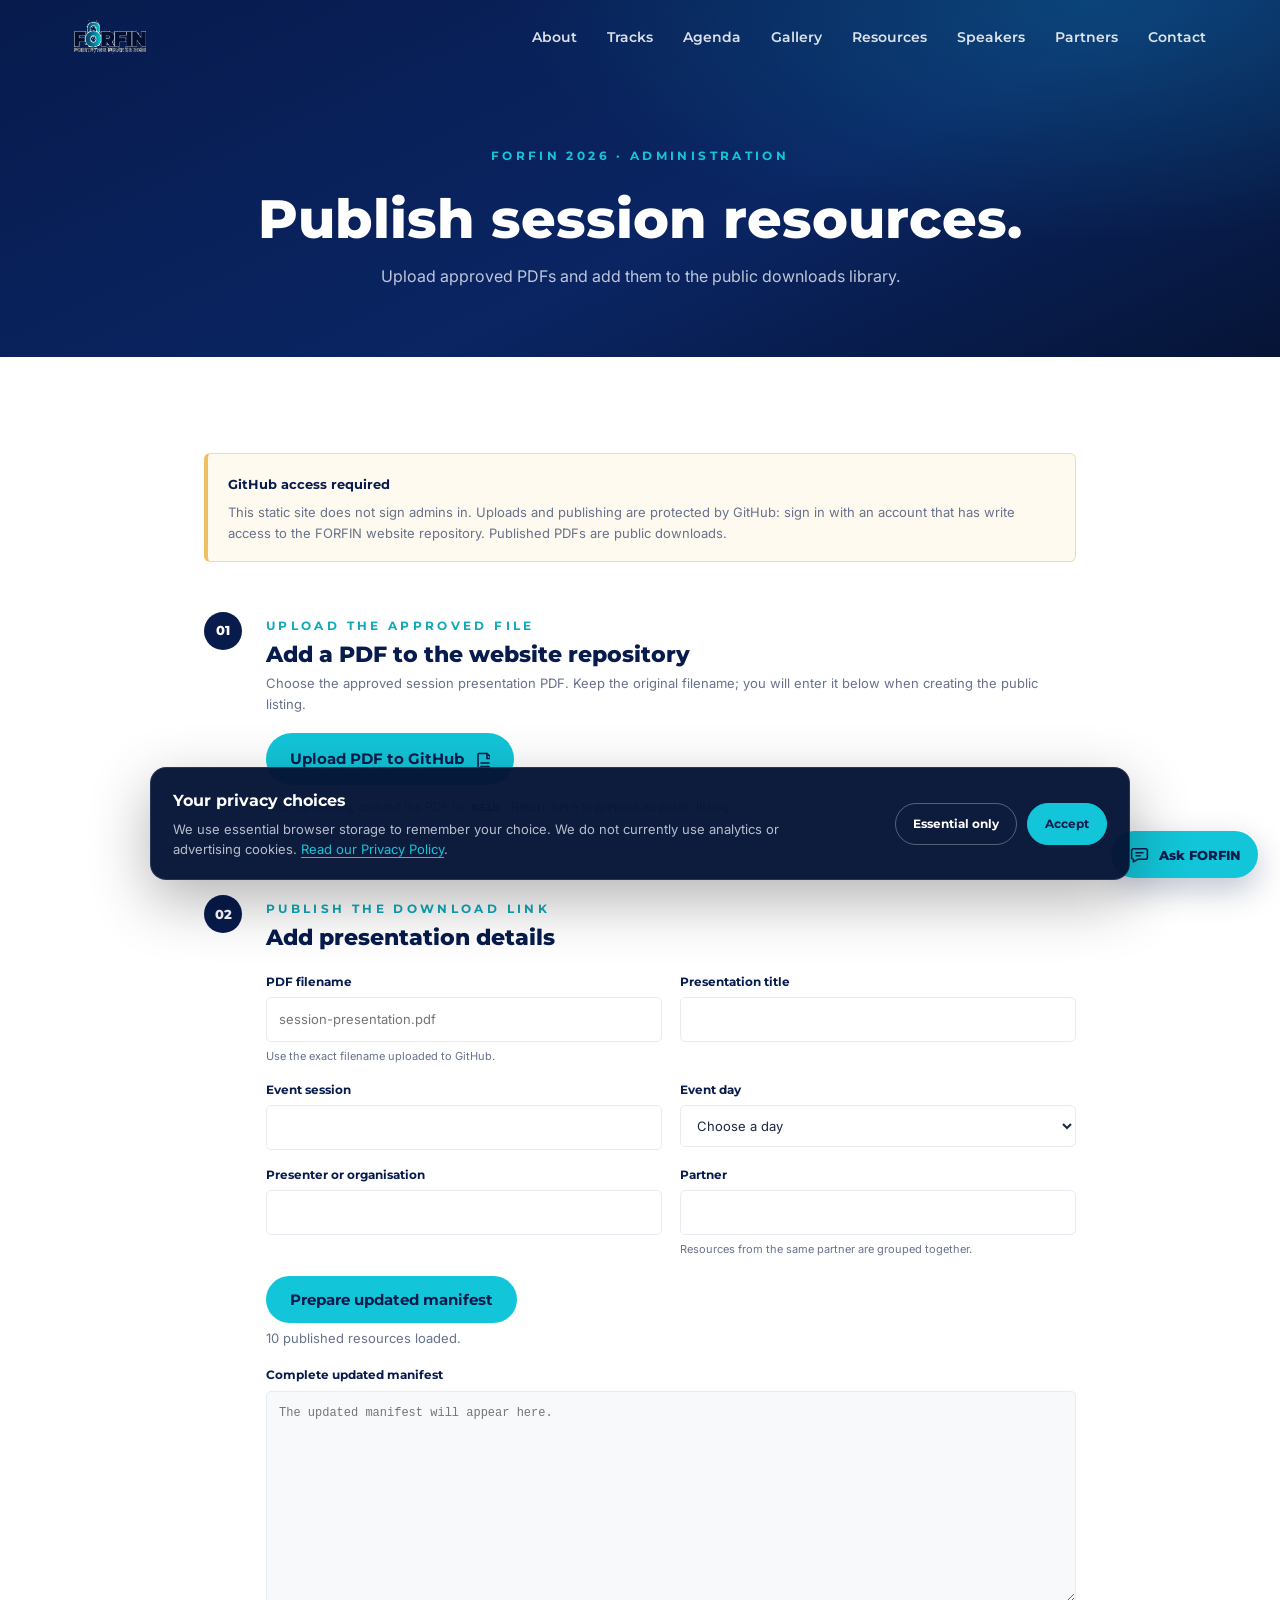
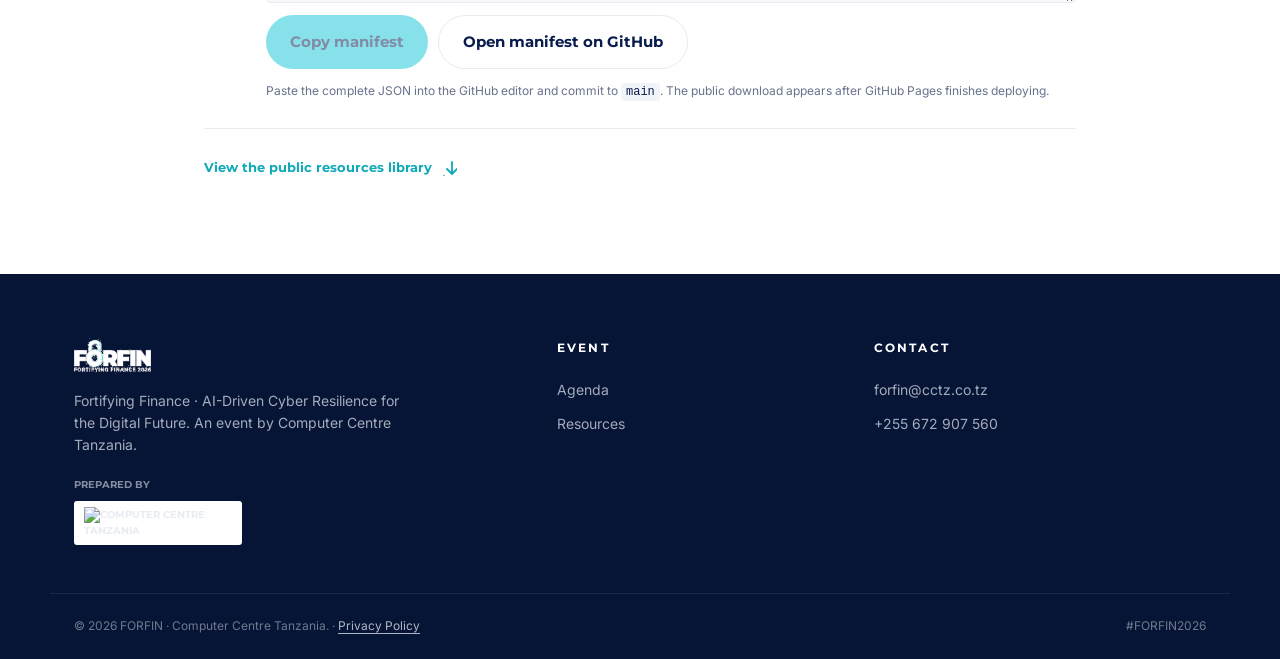
==== commit 59370c0b: "Group session resources by partner Co-authored-by: Copilot <223556219+Copilot@users.noreply.github.c" ====
--- a/admin.html
+++ b/admin.html
@@ -71,6 +71,7 @@
           <div class="admin-field"><label for="adminSession">Event session</label><input id="adminSession" name="session" type="text" maxlength="200" required></div>
           <div class="admin-field"><label for="adminDay">Event day</label><select id="adminDay" name="day" required><option value="">Choose a day</option><option>Day 1 · Thursday, 1 October 2026</option><option>Day 2 · Friday, 2 October 2026</option></select></div>
           <div class="admin-field"><label for="adminPresenter">Presenter or organisation</label><input id="adminPresenter" name="presenter" type="text" maxlength="120"></div>
+          <div class="admin-field"><label for="adminPartner">Partner</label><input id="adminPartner" name="partner" type="text" maxlength="120" required><small>Resources from the same partner are grouped together.</small></div>
           <button class="btn btn--primary admin-action" type="submit">Prepare updated manifest</button>
         </form>
         <p class="admin-status" id="adminStatus" role="status" aria-live="polite">Loading the current public resource list…</p>
--- a/css/styles.css
+++ b/css/styles.css
@@ -372,13 +372,15 @@
 .resource-search input{width:100%;min-width:0;padding:12px 13px;border:1px solid var(--line);border-radius:6px;background:#fff;color:var(--ink);font:inherit;font-size:14px}
 .resource-search input:focus{outline:none;border-color:var(--cyan-deep);box-shadow:0 0 0 3px rgba(18,197,216,.12)}
 .resource-status{min-height:1.4em;color:#b42318;font-size:13px}
+.resource-group+.resource-group{margin-top:28px}
+.resource-group__title{margin-bottom:10px;color:var(--navy);font-family:"Montserrat";font-size:17px;font-weight:800}
 .resource-list{list-style:none;border-top:1px solid var(--line)}
 .resource-item{display:flex;align-items:center;gap:16px;padding:17px 4px;border-bottom:1px solid var(--line)}
 .resource-item__icon{display:grid;place-items:center;flex:0 0 42px;height:48px;border-radius:5px;background:#eaf8f9;color:var(--cyan-deep)}
 .resource-item__icon .ico{width:23px;height:23px}
 .resource-item__copy{flex:1;min-width:0}
 .resource-item__session{display:block;margin-bottom:3px;color:var(--cyan-deep);font-family:"Montserrat";font-size:11px;font-weight:700;text-transform:uppercase}
-.resource-item__copy h3{overflow-wrap:anywhere;color:var(--navy);font-family:"Montserrat";font-size:15px;font-weight:700;line-height:1.35}
+.resource-item__copy h4{overflow-wrap:anywhere;color:var(--navy);font-family:"Montserrat";font-size:15px;font-weight:700;line-height:1.35}
 .resource-item__copy p{margin-top:5px;color:var(--muted);font-size:12px;overflow-wrap:anywhere}
 .resource-download{display:inline-flex;align-items:center;justify-content:center;gap:8px;flex:0 0 auto;padding:10px 14px;border:1px solid var(--line);border-radius:5px;color:var(--navy);font-family:"Montserrat";font-size:12px;font-weight:700;transition:.2s}
 .resource-download:hover{border-color:var(--cyan-deep);background:#effafb;color:var(--cyan-deep)}
